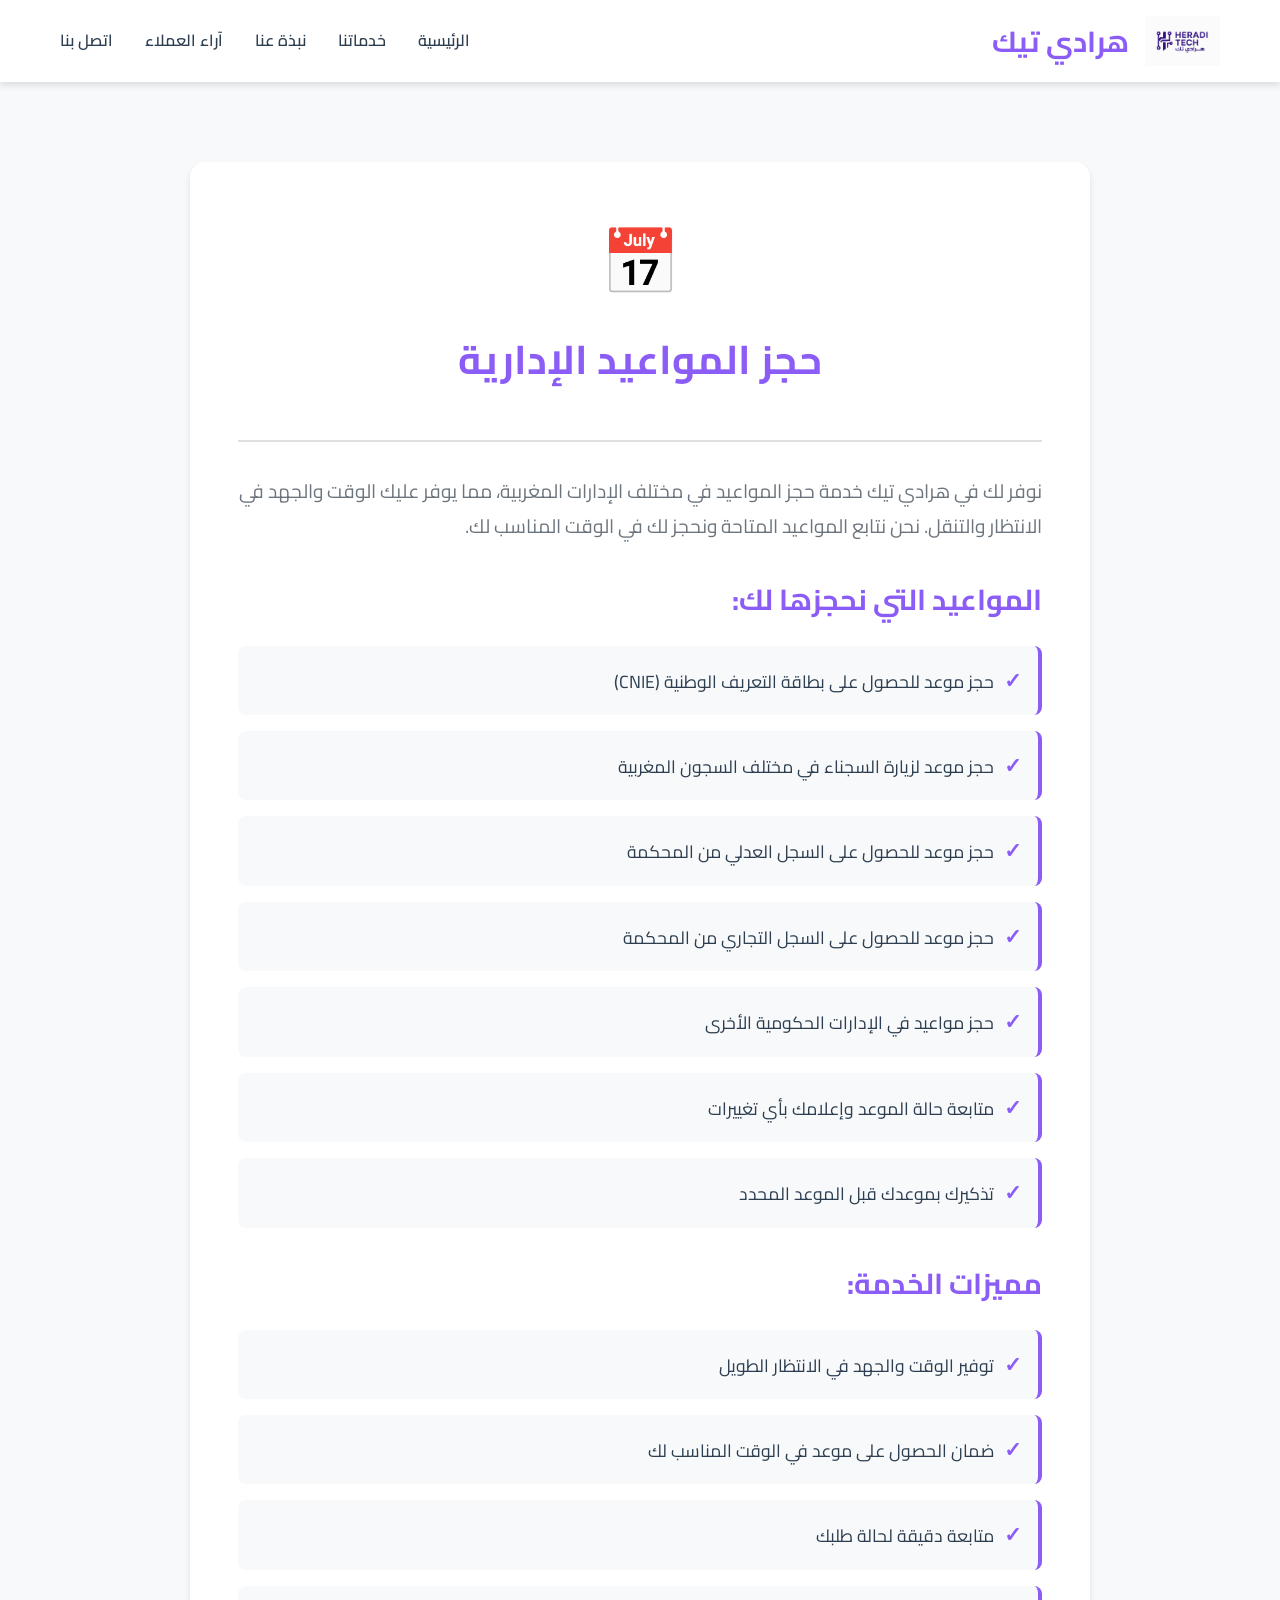
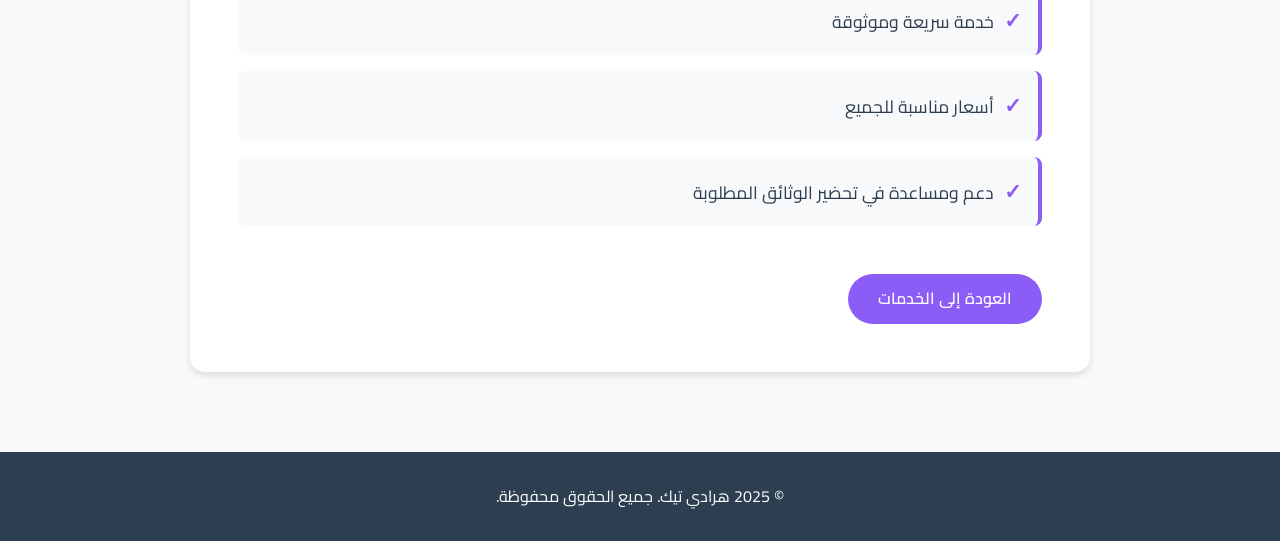
==== service-appointments.html @ 8c6734be "Version 2: Save current changes" ====
<!DOCTYPE html>
<html lang="ar" dir="rtl">
<head>
    <meta charset="UTF-8">
    <meta name="viewport" content="width=device-width, initial-scale=1.0">
    <title>حجز المواعيد الإدارية - هرادي تيك</title>
    <link rel="stylesheet" href="styles.css">
    <link href="https://fonts.googleapis.com/css2?family=Cairo:wght@300;400;600;700&display=swap" rel="stylesheet">
</head>
<body>
    <!-- Navigation Bar -->
    <nav class="navbar">
        <div class="container">
            <div class="nav-brand">
                <img src="logo.png" alt="هرادي تيك">
                <h1>هرادي تيك</h1>
            </div>
            <ul class="nav-menu">
                <li><a href="index.html#home" class="nav-link">الرئيسية</a></li>
                <li><a href="index.html#services" class="nav-link active">خدماتنا</a></li>
                <li><a href="index.html#about" class="nav-link">نبذة عنا</a></li>
                <li><a href="index.html#testimonials" class="nav-link">آراء العملاء</a></li>
                <li><a href="index.html#contact" class="nav-link">اتصل بنا</a></li>
            </ul>
            <div class="hamburger">
                <span></span>
                <span></span>
                <span></span>
            </div>
        </div>
    </nav>

    <!-- Service Detail Section -->
    <section class="service-detail">
        <div class="container">
            <div class="service-detail-content">
                <div class="service-detail-header">
                    <div class="service-detail-icon">📅</div>
                    <h1 class="service-detail-title">حجز المواعيد الإدارية</h1>
                </div>

                <p class="service-detail-description">
                    نوفر لك في هرادي تيك خدمة حجز المواعيد في مختلف الإدارات المغربية، مما يوفر عليك الوقت والجهد في الانتظار والتنقل. نحن نتابع المواعيد المتاحة ونحجز لك في الوقت المناسب لك.
                </p>

                <div class="service-detail-features">
                    <h3>المواعيد التي نحجزها لك:</h3>
                    <ul>
                        <li>حجز موعد للحصول على بطاقة التعريف الوطنية (CNIE)</li>
                        <li>حجز موعد لزيارة السجناء في مختلف السجون المغربية</li>
                        <li>حجز موعد للحصول على السجل العدلي من المحكمة</li>
                        <li>حجز موعد للحصول على السجل التجاري من المحكمة</li>
                        <li>حجز مواعيد في الإدارات الحكومية الأخرى</li>
                        <li>متابعة حالة الموعد وإعلامك بأي تغييرات</li>
                        <li>تذكيرك بموعدك قبل الموعد المحدد</li>
                    </ul>
                </div>

                <div class="service-detail-features">
                    <h3>مميزات الخدمة:</h3>
                    <ul>
                        <li>توفير الوقت والجهد في الانتظار الطويل</li>
                        <li>ضمان الحصول على موعد في الوقت المناسب لك</li>
                        <li>متابعة دقيقة لحالة طلبك</li>
                        <li>خدمة سريعة وموثوقة</li>
                        <li>أسعار مناسبة للجميع</li>
                        <li>دعم ومساعدة في تحضير الوثائق المطلوبة</li>
                    </ul>
                </div>

                <a href="index.html#services" class="back-button">العودة إلى الخدمات</a>
            </div>
        </div>
    </section>

    <!-- Footer -->
    <footer class="footer">
        <div class="container">
            <p>&copy; 2025 هرادي تيك. جميع الحقوق محفوظة.</p>
        </div>
    </footer>

    <script src="script.js"></script>
</body>
</html>
---- styles.css ----
/* Global Styles */
* {
    margin: 0;
    padding: 0;
    box-sizing: border-box;
}

:root {
    --primary-color: #8b5cf6;
    --primary-dark: #7c3aed;
    --primary-light: #a78bfa;
    --secondary-color: #ffffff;
    --text-dark: #2c3e50;
    --text-light: #6c757d;
    --background-light: #f8f9fa;
    --border-color: #e0e0e0;
    --shadow: 0 4px 6px rgba(0, 0, 0, 0.1);
    --shadow-hover: 0 8px 12px rgba(0, 0, 0, 0.15);
}

body {
    font-family: 'Cairo', sans-serif;
    line-height: 1.6;
    color: var(--text-dark);
    background-color: var(--secondary-color);
}

.container {
    max-width: 1200px;
    margin: 0 auto;
    padding: 0 20px;
}

/* Navigation Bar */
.navbar {
    background-color: var(--secondary-color);
    box-shadow: var(--shadow);
    position: sticky;
    top: 0;
    z-index: 1000;
    padding: 1rem 0;
}

.navbar .container {
    display: flex;
    justify-content: space-between;
    align-items: center;
}

.nav-brand {
    display: flex;
    align-items: center;
    gap: 1rem;
}

.nav-brand img {
    height: 50px;
    width: auto;
}

.nav-brand h1 {
    color: var(--primary-color);
    font-size: 1.8rem;
    font-weight: 700;
}

.nav-menu {
    display: flex;
    list-style: none;
    gap: 2rem;
}

.nav-link {
    text-decoration: none;
    color: var(--text-dark);
    font-weight: 600;
    transition: color 0.3s ease;
    position: relative;
}

.nav-link:hover,
.nav-link.active {
    color: var(--primary-color);
}

.nav-link::after {
    content: '';
    position: absolute;
    bottom: -5px;
    left: 0;
    width: 0;
    height: 2px;
    background-color: var(--primary-color);
    transition: width 0.3s ease;
}

.nav-link:hover::after,
.nav-link.active::after {
    width: 100%;
}

.hamburger {
    display: none;
    flex-direction: column;
    cursor: pointer;
    gap: 4px;
}

.hamburger span {
    width: 25px;
    height: 3px;
    background-color: var(--text-dark);
    transition: all 0.3s ease;
}

/* Hero Section */
.hero {
    background: linear-gradient(135deg, var(--primary-color) 0%, var(--primary-dark) 100%);
    color: var(--secondary-color);
    padding: 100px 0;
    text-align: center;
}

.hero-content {
    max-width: 800px;
    margin: 0 auto;
}

.hero-title {
    font-size: 2.5rem;
    font-weight: 700;
    margin-bottom: 1.5rem;
    line-height: 1.3;
}

.hero-description {
    font-size: 1.2rem;
    margin-bottom: 2rem;
    line-height: 1.8;
}

.btn {
    display: inline-block;
    padding: 12px 30px;
    text-decoration: none;
    border-radius: 30px;
    font-weight: 600;
    transition: all 0.3s ease;
    border: none;
    cursor: pointer;
    font-size: 1rem;
}

.btn-primary {
    background-color: var(--secondary-color);
    color: var(--primary-color);
}

.btn-primary:hover {
    background-color: var(--primary-dark);
    color: var(--secondary-color);
    transform: translateY(-2px);
    box-shadow: var(--shadow-hover);
}

/* Services Section */
.services {
    padding: 80px 0;
    background-color: var(--background-light);
}

.section-title {
    text-align: center;
    font-size: 2.5rem;
    color: var(--text-dark);
    margin-bottom: 1rem;
    font-weight: 700;
}

.section-description {
    text-align: center;
    font-size: 1.1rem;
    color: var(--text-light);
    max-width: 700px;
    margin: 0 auto 3rem;
    line-height: 1.8;
}

.services-grid {
    display: grid;
    grid-template-columns: repeat(auto-fit, minmax(280px, 1fr));
    gap: 2rem;
}

.service-card {
    background-color: var(--secondary-color);
    padding: 2rem;
    border-radius: 15px;
    box-shadow: var(--shadow);
    transition: all 0.3s ease;
    text-align: center;
    cursor: pointer;
}

.service-card:hover {
    transform: translateY(-10px);
    box-shadow: var(--shadow-hover);
    border: 2px solid var(--primary-light);
}

.service-icon {
    font-size: 3rem;
    margin-bottom: 1rem;
}

.service-card h3 {
    color: var(--primary-color);
    font-size: 1.3rem;
    margin-bottom: 1rem;
    font-weight: 700;
}

.service-card p {
    color: var(--text-light);
    line-height: 1.8;
    font-size: 0.95rem;
}

.service-card a {
    text-decoration: none;
    color: inherit;
    display: block;
}

/* About Section */
.about {
    padding: 80px 0;
    background-color: var(--secondary-color);
}

.about-content {
    max-width: 900px;
    margin: 0 auto;
    text-align: center;
}

.about-content p {
    font-size: 1.1rem;
    color: var(--text-light);
    margin-bottom: 1.5rem;
    line-height: 1.9;
}

/* Testimonials Section */
.testimonials {
    padding: 80px 0;
    background-color: var(--background-light);
}

.testimonials-grid {
    display: grid;
    grid-template-columns: repeat(auto-fit, minmax(300px, 1fr));
    gap: 2rem;
    margin-bottom: 4rem;
}

.testimonial-card {
    background-color: var(--secondary-color);
    padding: 2rem;
    border-radius: 15px;
    box-shadow: var(--shadow);
    text-align: center;
}

.testimonial-icon {
    font-size: 1.5rem;
    margin-bottom: 1rem;
    color: #ffc107;
}

.testimonial-text {
    font-size: 1.1rem;
    color: var(--text-light);
    margin-bottom: 1rem;
    line-height: 1.8;
    font-style: italic;
}

.testimonial-author {
    color: var(--primary-color);
    font-weight: 600;
}

.suggestions-form {
    background-color: var(--secondary-color);
    padding: 3rem;
    border-radius: 15px;
    box-shadow: var(--shadow);
    max-width: 700px;
    margin: 0 auto;
}

.suggestions-form h3 {
    text-align: center;
    color: var(--primary-color);
    font-size: 1.8rem;
    margin-bottom: 2rem;
    font-weight: 700;
}

/* Contact Section */
.contact {
    padding: 80px 0;
    background-color: var(--secondary-color);
}

.contact-content {
    display: grid;
    grid-template-columns: 1fr 2fr;
    gap: 3rem;
    margin-top: 3rem;
}

.contact-info {
    display: flex;
    flex-direction: column;
    gap: 2rem;
}

.contact-item {
    display: flex;
    align-items: center;
    gap: 1.5rem;
    padding: 1.5rem;
    background-color: var(--background-light);
    border-radius: 10px;
}

.contact-icon {
    font-size: 2.5rem;
}

.contact-item h3 {
    color: var(--primary-color);
    margin-bottom: 0.5rem;
    font-weight: 700;
}

.contact-item a {
    color: var(--text-light);
    text-decoration: none;
    transition: color 0.3s ease;
}

.contact-item a:hover {
    color: var(--primary-color);
}

/* Forms */
.form-group {
    margin-bottom: 1.5rem;
}

.form-group input,
.form-group textarea {
    width: 100%;
    padding: 12px 15px;
    border: 2px solid var(--border-color);
    border-radius: 8px;
    font-family: 'Cairo', sans-serif;
    font-size: 1rem;
    transition: border-color 0.3s ease;
}

.form-group input:focus,
.form-group textarea:focus {
    outline: none;
    border-color: var(--primary-color);
}

.form-group textarea {
    resize: vertical;
}

/* Service Detail Page */
.service-detail {
    padding: 80px 0;
    background-color: var(--background-light);
    min-height: 70vh;
}

.service-detail-content {
    max-width: 900px;
    margin: 0 auto;
    background-color: var(--secondary-color);
    padding: 3rem;
    border-radius: 15px;
    box-shadow: var(--shadow);
}

.service-detail-header {
    text-align: center;
    margin-bottom: 2rem;
    padding-bottom: 2rem;
    border-bottom: 2px solid var(--border-color);
}

.service-detail-icon {
    font-size: 4rem;
    margin-bottom: 1rem;
}

.service-detail-title {
    color: var(--primary-color);
    font-size: 2.5rem;
    font-weight: 700;
    margin-bottom: 1rem;
}

.service-detail-description {
    font-size: 1.2rem;
    color: var(--text-light);
    line-height: 1.8;
    margin-bottom: 2rem;
}

.service-detail-features {
    margin-top: 2rem;
}

.service-detail-features h3 {
    color: var(--primary-color);
    font-size: 1.8rem;
    margin-bottom: 1.5rem;
    font-weight: 700;
}

.service-detail-features ul {
    list-style: none;
    padding: 0;
}

.service-detail-features li {
    padding: 1rem;
    margin-bottom: 1rem;
    background-color: var(--background-light);
    border-radius: 8px;
    border-right: 4px solid var(--primary-color);
    font-size: 1.1rem;
    color: var(--text-dark);
    line-height: 1.8;
}

.service-detail-features li::before {
    content: '✓';
    color: var(--primary-color);
    font-weight: bold;
    margin-left: 10px;
    font-size: 1.3rem;
}

.back-button {
    display: inline-block;
    margin-top: 2rem;
    padding: 12px 30px;
    background-color: var(--primary-color);
    color: var(--secondary-color);
    text-decoration: none;
    border-radius: 30px;
    font-weight: 600;
    transition: all 0.3s ease;
}

.back-button:hover {
    background-color: var(--primary-dark);
    transform: translateY(-2px);
    box-shadow: var(--shadow-hover);
}

/* Footer */
.footer {
    background-color: var(--text-dark);
    color: var(--secondary-color);
    padding: 2rem 0;
    text-align: center;
}

.footer p {
    font-size: 1rem;
}

/* Responsive Design */
@media (max-width: 768px) {
    .nav-menu {
        position: fixed;
        right: -100%;
        top: 70px;
        flex-direction: column;
        background-color: var(--secondary-color);
        width: 100%;
        text-align: center;
        transition: 0.3s;
        box-shadow: var(--shadow);
        padding: 2rem 0;
    }

    .nav-menu.active {
        right: 0;
    }

    .hamburger {
        display: flex;
    }

    .hero-title {
        font-size: 2rem;
    }

    .hero-description {
        font-size: 1rem;
    }

    .section-title {
        font-size: 2rem;
    }

    .services-grid {
        grid-template-columns: 1fr;
    }

    .testimonials-grid {
        grid-template-columns: 1fr;
    }

    .contact-content {
        grid-template-columns: 1fr;
    }

    .suggestions-form {
        padding: 2rem 1.5rem;
    }

    .service-detail-content {
        padding: 2rem 1.5rem;
    }

    .service-detail-title {
        font-size: 2rem;
    }
}

@media (max-width: 480px) {
    .hero-title {
        font-size: 1.5rem;
    }

    .section-title {
        font-size: 1.8rem;
    }

    .nav-brand h1 {
        font-size: 1.5rem;
    }

    .nav-brand img {
        height: 40px;
    }

    .service-detail-title {
        font-size: 1.8rem;
    }
}
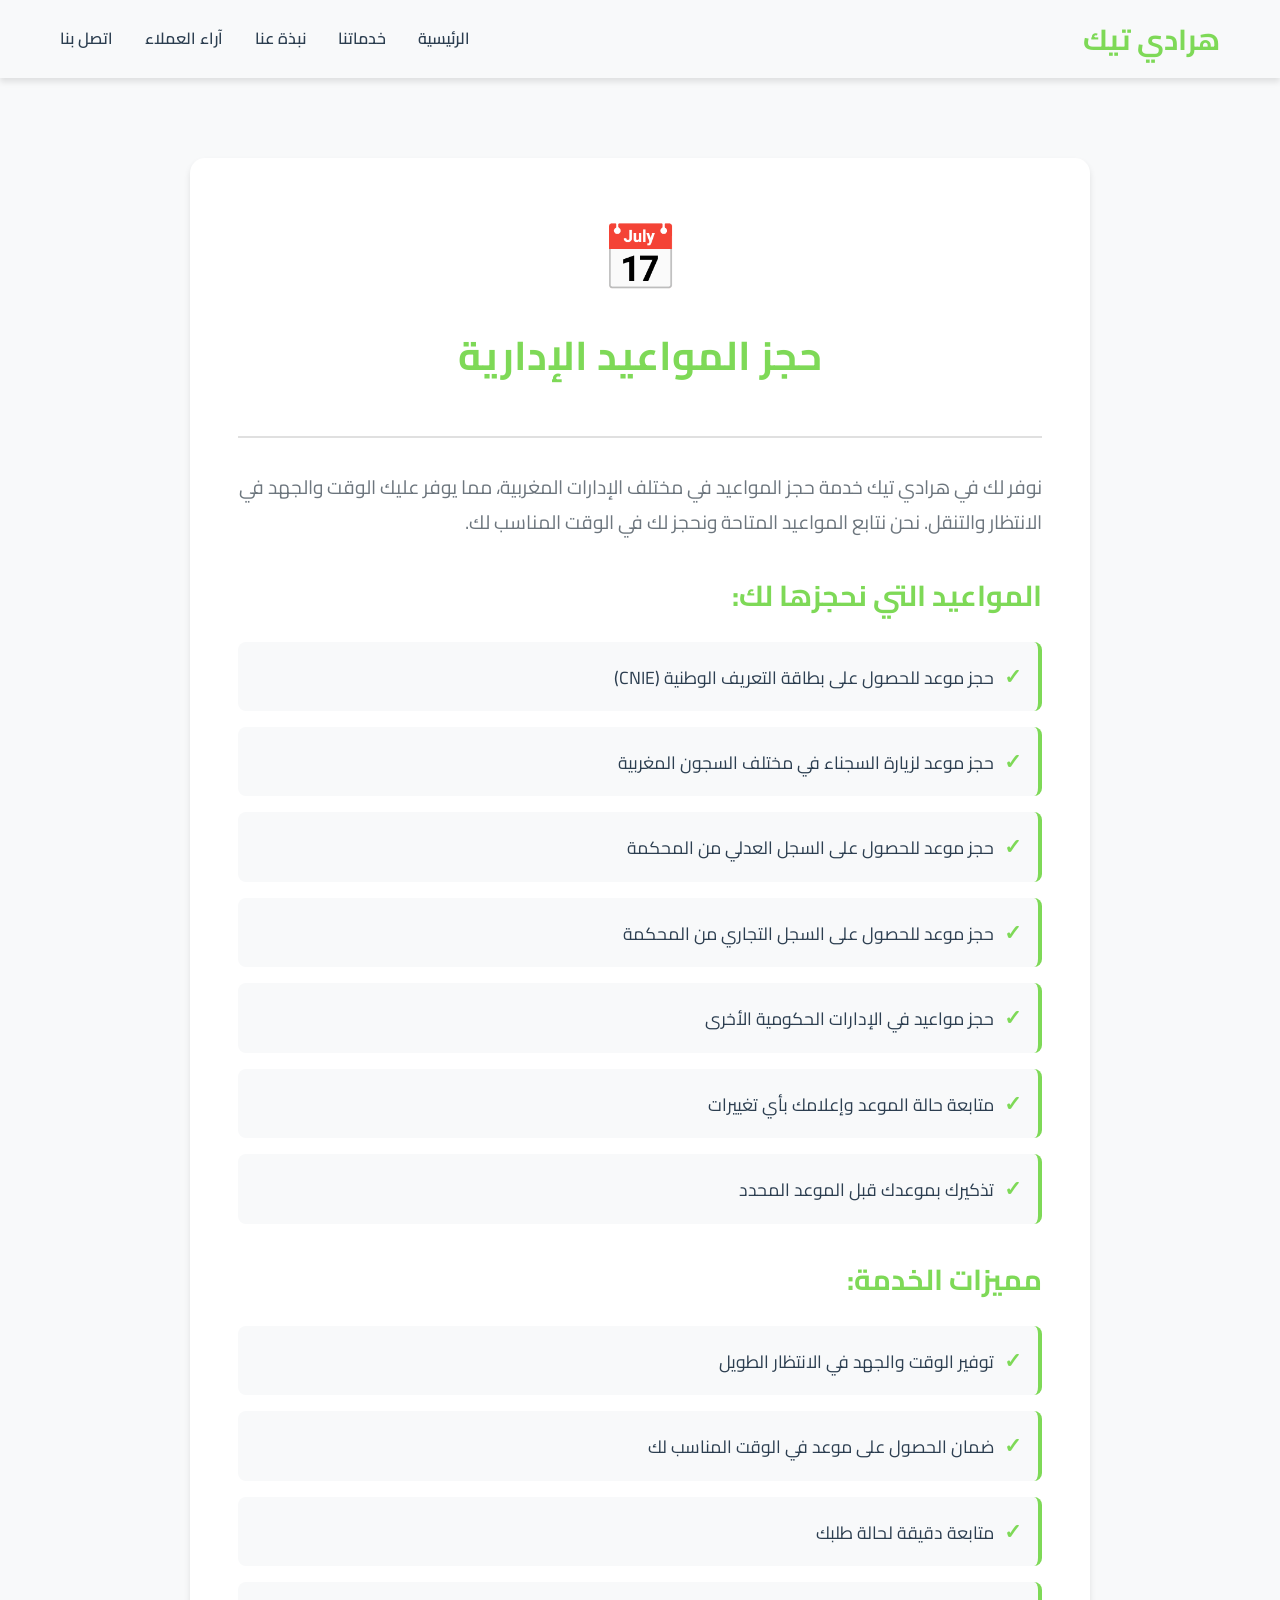
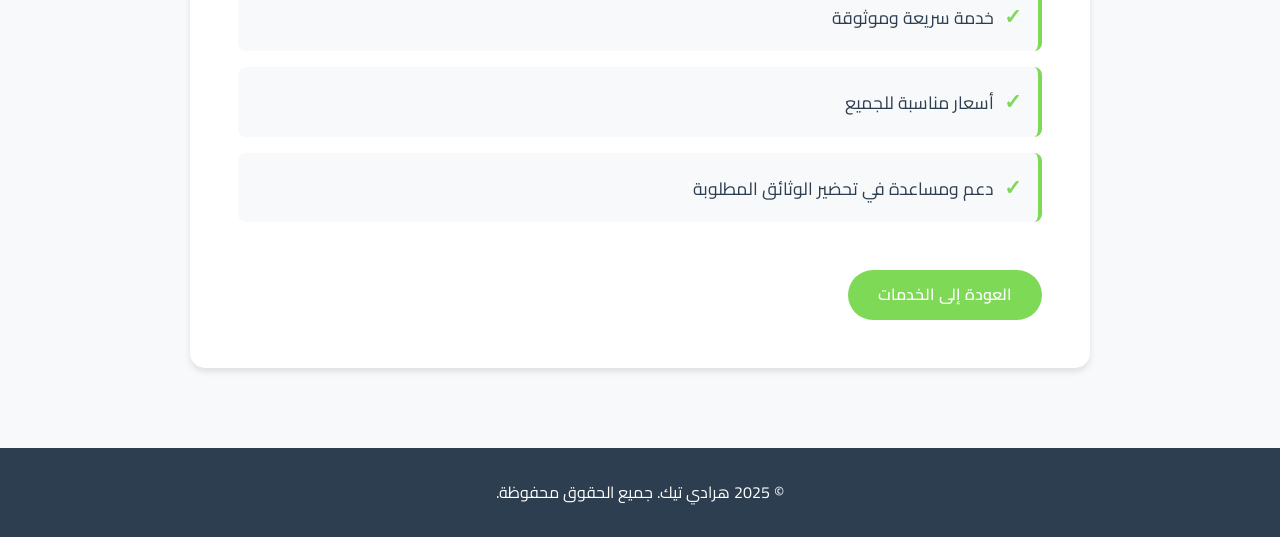
==== commit 969e18e5: "Update service-appointments.html" ====
--- a/service-appointments.html
+++ b/service-appointments.html
@@ -12,7 +12,7 @@
     <nav class="navbar">
         <div class="container">
             <div class="nav-brand">
-                <img src="logo.png" alt="هرادي تيك">
+                
                 <h1>هرادي تيك</h1>
             </div>
             <ul class="nav-menu">
--- a/styles.css
+++ b/styles.css
@@ -6,10 +6,10 @@
 }
 
 :root {
-    --primary-color: #8b5cf6;
-    --primary-dark: #7c3aed;
-    --primary-light: #a78bfa;
-    --secondary-color: #ffffff;
+    --primary-color: #7ed957; /* Custom green */
+    --primary-dark: #6bbd4a;
+    --primary-light: #93e66e;
+    --primary-lighter: #e0f5d8;
     --text-dark: #2c3e50;
     --text-light: #6c757d;
     --background-light: #f8f9fa;
@@ -22,7 +22,7 @@
     font-family: 'Cairo', sans-serif;
     line-height: 1.6;
     color: var(--text-dark);
-    background-color: var(--secondary-color);
+    background-color: var(--background-light);
 }
 
 .container {
@@ -33,7 +33,7 @@
 
 /* Navigation Bar */
 .navbar {
-    background-color: var(--secondary-color);
+    background-color: var(--background-light);
     box-shadow: var(--shadow);
     position: sticky;
     top: 0;
@@ -50,12 +50,7 @@
 .nav-brand {
     display: flex;
     align-items: center;
-    gap: 1rem;
-}
-
-.nav-brand img {
-    height: 50px;
-    width: auto;
+    gap: 0.5rem;
 }
 
 .nav-brand h1 {
@@ -116,7 +111,7 @@
 /* Hero Section */
 .hero {
     background: linear-gradient(135deg, var(--primary-color) 0%, var(--primary-dark) 100%);
-    color: var(--secondary-color);
+    color: #ffffff; /* White text for hero section */
     padding: 100px 0;
     text-align: center;
 }
@@ -152,13 +147,13 @@
 }
 
 .btn-primary {
-    background-color: var(--secondary-color);
+    background-color: var(--background-light);
     color: var(--primary-color);
 }
 
 .btn-primary:hover {
     background-color: var(--primary-dark);
-    color: var(--secondary-color);
+    color: #ffffff; /* White text for hero section */
     transform: translateY(-2px);
     box-shadow: var(--shadow-hover);
 }
@@ -193,49 +188,65 @@
 }
 
 .service-card {
-    background-color: var(--secondary-color);
+    background-color: var(--primary-color); /* Green background for service cards */
     padding: 2rem;
     border-radius: 15px;
     box-shadow: var(--shadow);
     transition: all 0.3s ease;
     text-align: center;
     cursor: pointer;
+    display: flex;
+    flex-direction: column;
+    justify-content: center;
+    align-items: center;
+    min-height: 200px; /* Ensure consistent height */
 }
 
 .service-card:hover {
+    background-color: #ffffff; /* White background on hover */
     transform: translateY(-10px);
     box-shadow: var(--shadow-hover);
     border: 2px solid var(--primary-light);
 }
 
+.service-card h3 {
+    color: #ffffff; /* White text for service card titles */
+    font-size: 1.3rem;
+    margin-top: 1rem;
+    font-weight: 700;
+}
+
+.service-card:hover h3 {
+    color: var(--primary-color); /* Green text on hover */
+}
+
 .service-icon {
     font-size: 3rem;
-    margin-bottom: 1rem;
-}
-
-.service-card h3 {
-    color: var(--primary-color);
-    font-size: 1.3rem;
-    margin-bottom: 1rem;
-    font-weight: 700;
-}
-
-.service-card p {
-    color: var(--text-light);
-    line-height: 1.8;
-    font-size: 0.95rem;
-}
-
-.service-card a {
-    text-decoration: none;
-    color: inherit;
-    display: block;
+    margin-bottom: 0.5rem;
+    color: #ffffff; /* White icon color */
+}
+
+.service-card:hover .service-icon {
+    color: var(--primary-color); /* Green icon on hover */
+}
+
+.service-logo {
+    max-width: 100px; /* Adjust logo size */
+    height: auto;
+    margin-bottom: 0.5rem;
+    background-color: #ffffff; /* White background for logos */
+    padding: 10px;
+    border-radius: 10px;
+}
+
+.service-card:hover .service-logo {
+    background-color: var(--primary-lighter); /* Lighter green background on hover */
 }
 
 /* About Section */
 .about {
     padding: 80px 0;
-    background-color: var(--secondary-color);
+    background-color: var(--background-light);
 }
 
 .about-content {
@@ -265,7 +276,7 @@
 }
 
 .testimonial-card {
-    background-color: var(--secondary-color);
+    background-color: #ffffff;
     padding: 2rem;
     border-radius: 15px;
     box-shadow: var(--shadow);
@@ -292,7 +303,7 @@
 }
 
 .suggestions-form {
-    background-color: var(--secondary-color);
+    background-color: #ffffff;
     padding: 3rem;
     border-radius: 15px;
     box-shadow: var(--shadow);
@@ -308,10 +319,27 @@
     font-weight: 700;
 }
 
+/* Location Map Section */
+.location {
+    padding: 80px 0;
+    background-color: var(--background-light);
+}
+
+.map-container {
+    margin-top: 2rem;
+    border-radius: 15px;
+    overflow: hidden;
+    box-shadow: var(--shadow);
+}
+
+.map-container iframe {
+    border: 0;
+}
+
 /* Contact Section */
 .contact {
     padding: 80px 0;
-    background-color: var(--secondary-color);
+    background-color: var(--background-light);
 }
 
 .contact-content {
@@ -332,12 +360,13 @@
     align-items: center;
     gap: 1.5rem;
     padding: 1.5rem;
-    background-color: var(--background-light);
+    background-color: #ffffff;
     border-radius: 10px;
 }
 
 .contact-icon {
     font-size: 2.5rem;
+    color: var(--primary-color);
 }
 
 .contact-item h3 {
@@ -392,7 +421,7 @@
 .service-detail-content {
     max-width: 900px;
     margin: 0 auto;
-    background-color: var(--secondary-color);
+    background-color: #ffffff;
     padding: 3rem;
     border-radius: 15px;
     box-shadow: var(--shadow);
@@ -408,6 +437,7 @@
 .service-detail-icon {
     font-size: 4rem;
     margin-bottom: 1rem;
+    color: var(--primary-color);
 }
 
 .service-detail-title {
@@ -464,7 +494,7 @@
     margin-top: 2rem;
     padding: 12px 30px;
     background-color: var(--primary-color);
-    color: var(--secondary-color);
+    color: #ffffff; /* White text for hero section */
     text-decoration: none;
     border-radius: 30px;
     font-weight: 600;
@@ -480,7 +510,7 @@
 /* Footer */
 .footer {
     background-color: var(--text-dark);
-    color: var(--secondary-color);
+    color: #ffffff; /* White text for hero section */
     padding: 2rem 0;
     text-align: center;
 }
@@ -496,22 +526,43 @@
         right: -100%;
         top: 70px;
         flex-direction: column;
-        background-color: var(--secondary-color);
+        background-color: var(--background-light);
         width: 100%;
-        text-align: center;
-        transition: 0.3s;
-        box-shadow: var(--shadow);
-        padding: 2rem 0;
+        height: calc(100% - 70px);
+        justify-content: flex-start;
+        align-items: center;
+        padding-top: 20px;
+        transition: right 0.3s ease-in-out;
+        box-shadow: -2px 0 5px rgba(0,0,0,0.1);
     }
 
     .nav-menu.active {
         right: 0;
     }
 
+    .nav-link {
+        padding: 15px 0;
+        width: 80%;
+        text-align: center;
+        border-bottom: 1px solid var(--border-color);
+    }
+
+    .nav-link:last-child {
+        border-bottom: none;
+    }
+
     .hamburger {
         display: flex;
     }
 
+    .navbar .container {
+        flex-wrap: wrap;
+    }
+
+    .hero {
+        padding: 80px 20px;
+    }
+
     .hero-title {
         font-size: 2rem;
     }
@@ -520,54 +571,40 @@
         font-size: 1rem;
     }
 
-    .section-title {
-        font-size: 2rem;
-    }
-
     .services-grid {
         grid-template-columns: 1fr;
     }
 
-    .testimonials-grid {
-        grid-template-columns: 1fr;
-    }
-
     .contact-content {
         grid-template-columns: 1fr;
     }
 
+    .contact-item {
+        flex-direction: column;
+        text-align: center;
+    }
+
+    .contact-item h3 {
+        margin-top: 10px;
+    }
+
     .suggestions-form {
-        padding: 2rem 1.5rem;
+        padding: 2rem;
     }
 
     .service-detail-content {
-        padding: 2rem 1.5rem;
+        padding: 2rem;
     }
 
     .service-detail-title {
         font-size: 2rem;
     }
-}
-
-@media (max-width: 480px) {
-    .hero-title {
-        font-size: 1.5rem;
-    }
-
-    .section-title {
-        font-size: 1.8rem;
-    }
-
-    .nav-brand h1 {
-        font-size: 1.5rem;
-    }
-
-    .nav-brand img {
-        height: 40px;
-    }
-
-    .service-detail-title {
-        font-size: 1.8rem;
-    }
-}
-
+
+    .service-detail-description {
+        font-size: 1rem;
+    }
+
+    .service-detail-features li {
+        font-size: 1rem;
+    }
+}
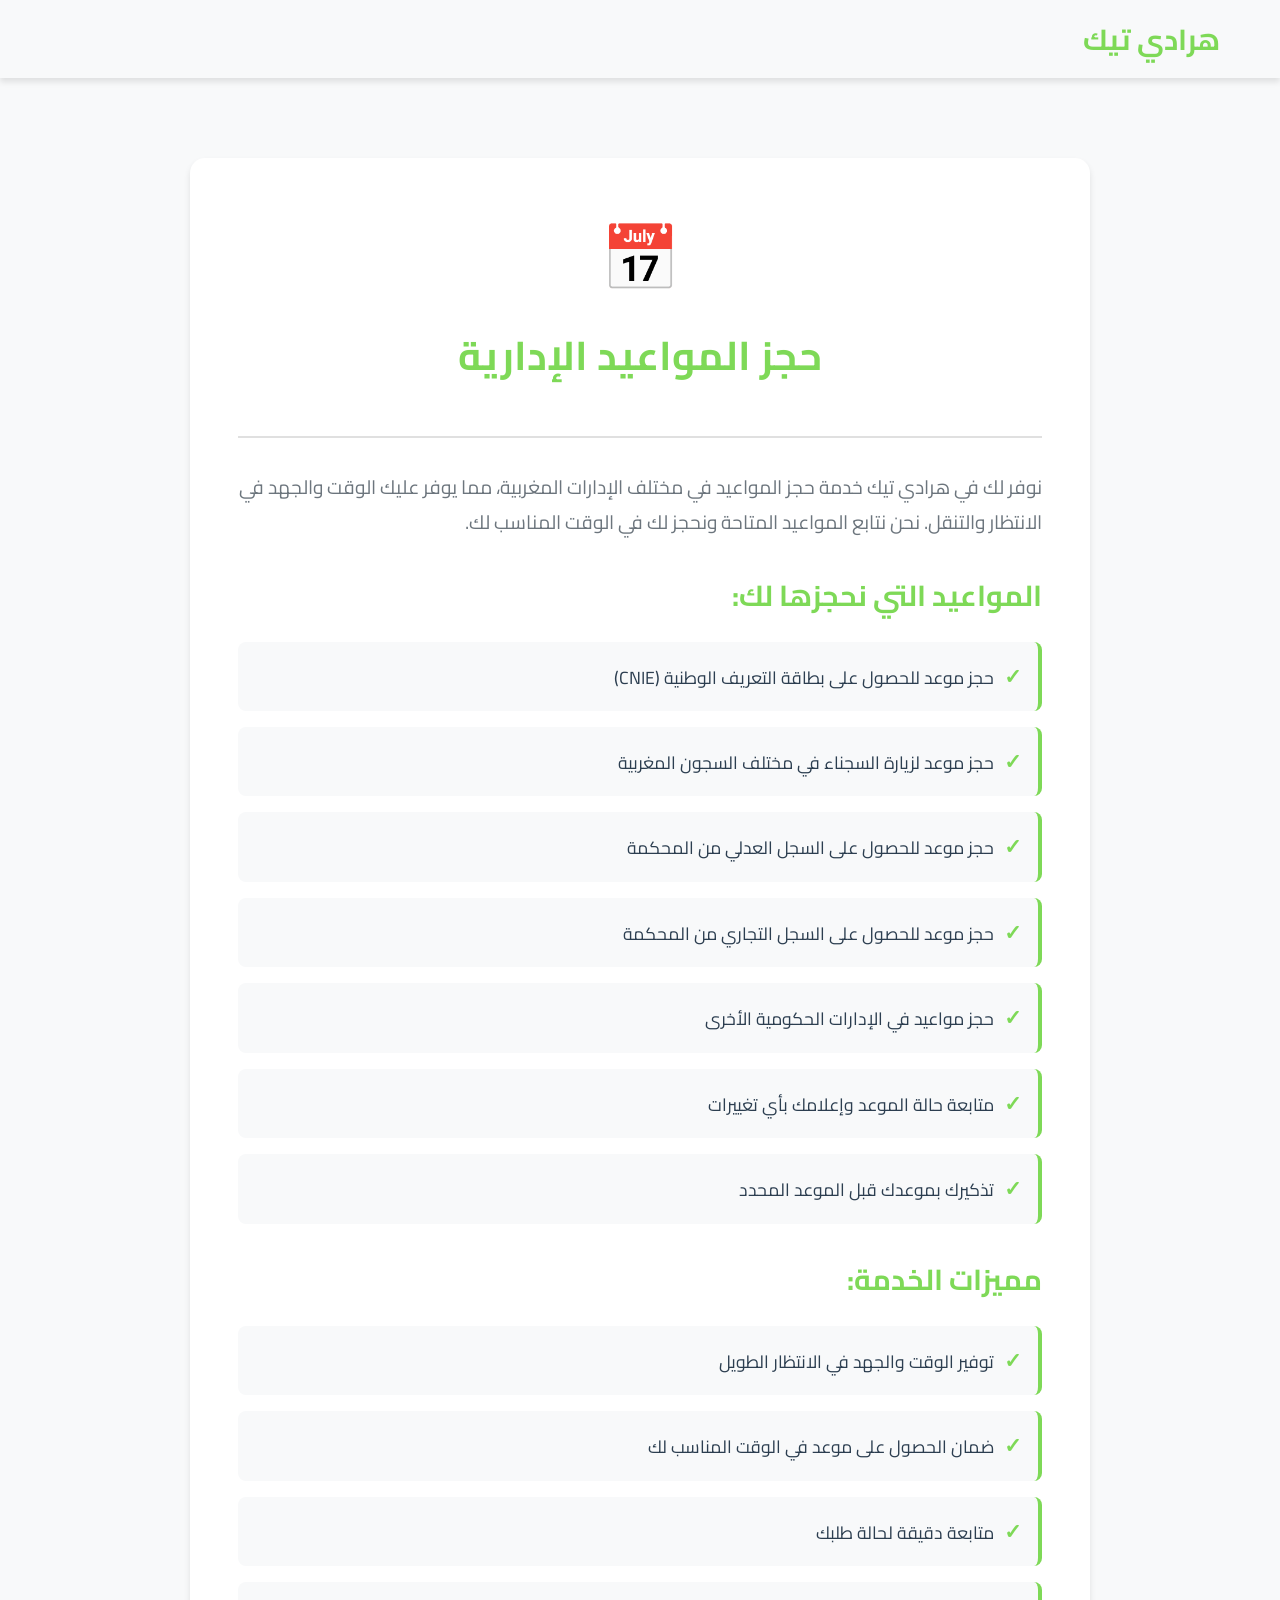
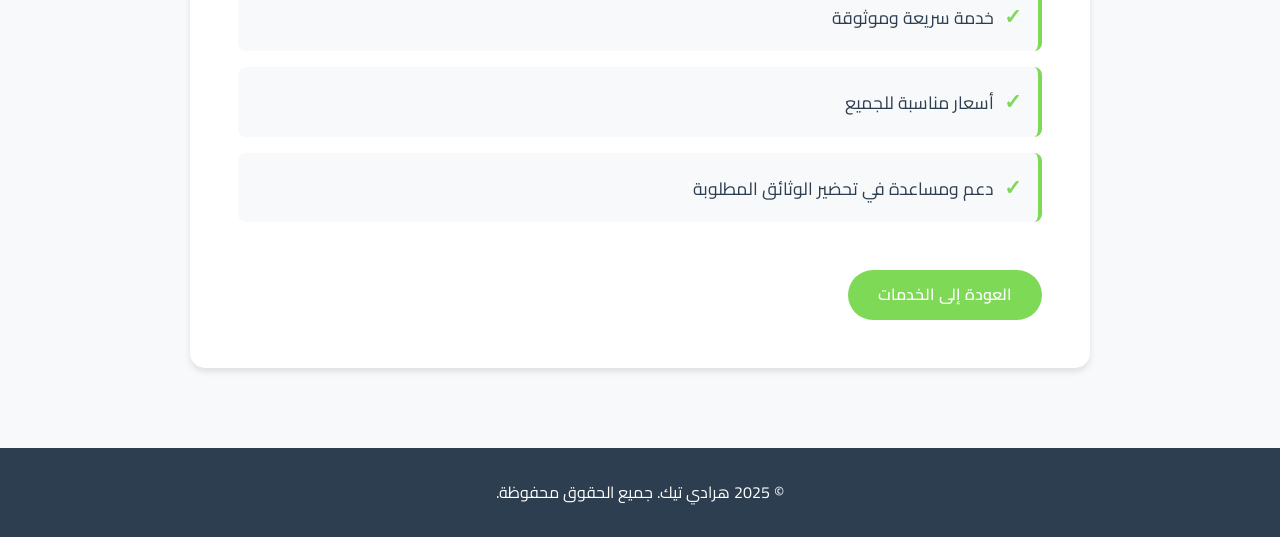
==== commit ff6f97ea: "modifie" ====
--- a/service-appointments.html
+++ b/service-appointments.html
@@ -15,13 +15,7 @@
                 
                 <h1>هرادي تيك</h1>
             </div>
-            <ul class="nav-menu">
-                <li><a href="index.html#home" class="nav-link">الرئيسية</a></li>
-                <li><a href="index.html#services" class="nav-link active">خدماتنا</a></li>
-                <li><a href="index.html#about" class="nav-link">نبذة عنا</a></li>
-                <li><a href="index.html#testimonials" class="nav-link">آراء العملاء</a></li>
-                <li><a href="index.html#contact" class="nav-link">اتصل بنا</a></li>
-            </ul>
+          
             <div class="hamburger">
                 <span></span>
                 <span></span>
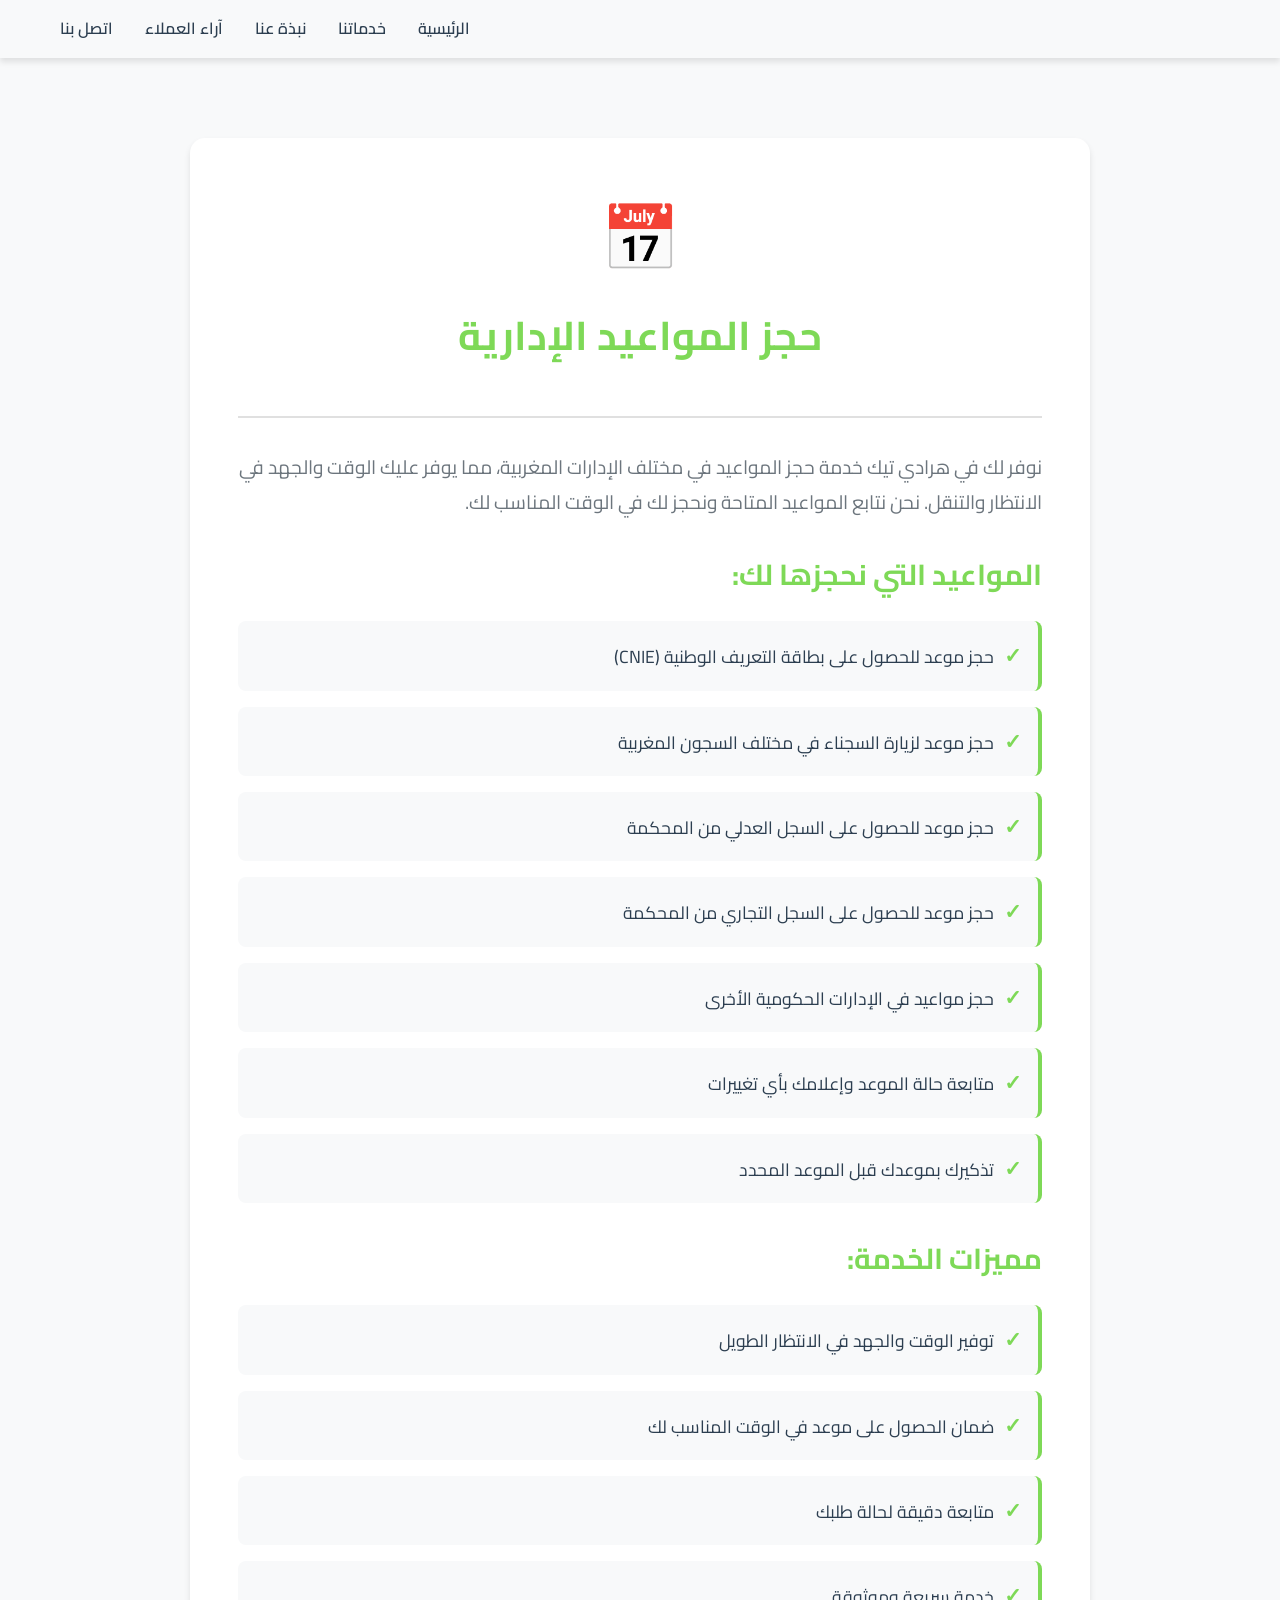
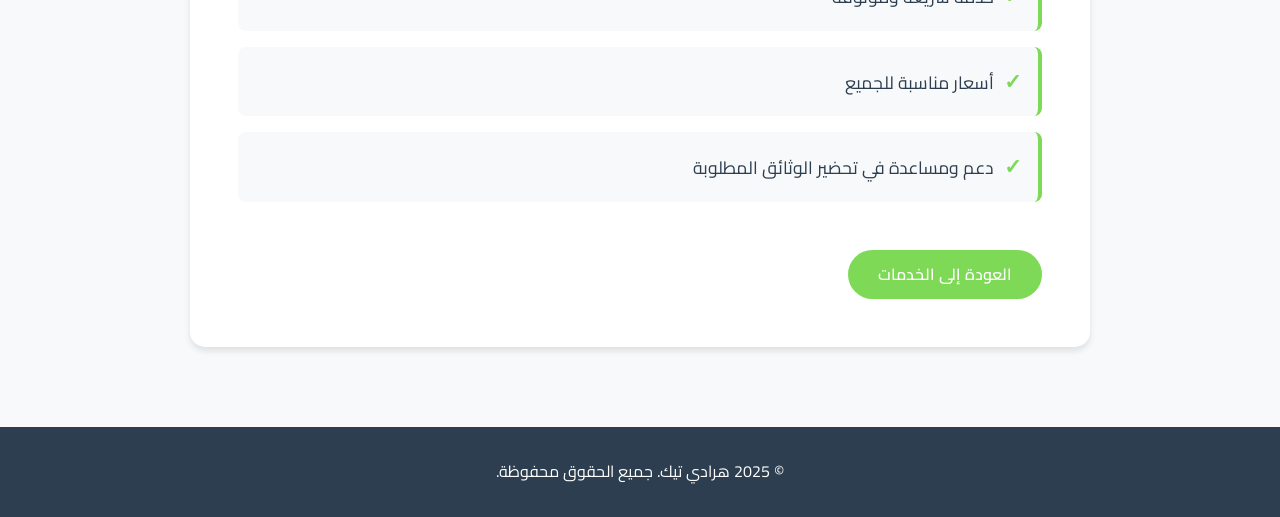
==== commit af76cb00: "prining" ====
--- a/service-appointments.html
+++ b/service-appointments.html
@@ -12,9 +12,14 @@
     <nav class="navbar">
         <div class="container">
             <div class="nav-brand">
-                
-                <h1>هرادي تيك</h1>
             </div>
+            <ul class="nav-menu">
+                <li><a href="index.html#home" class="nav-link">الرئيسية</a></li>
+                <li><a href="index.html#services" class="nav-link active">خدماتنا</a></li>
+                <li><a href="index.html#about" class="nav-link">نبذة عنا</a></li>
+                <li><a href="index.html#testimonials" class="nav-link">آراء العملاء</a></li>
+                <li><a href="index.html#contact" class="nav-link">اتصل بنا</a></li>
+            </ul>
           
             <div class="hamburger">
                 <span></span>
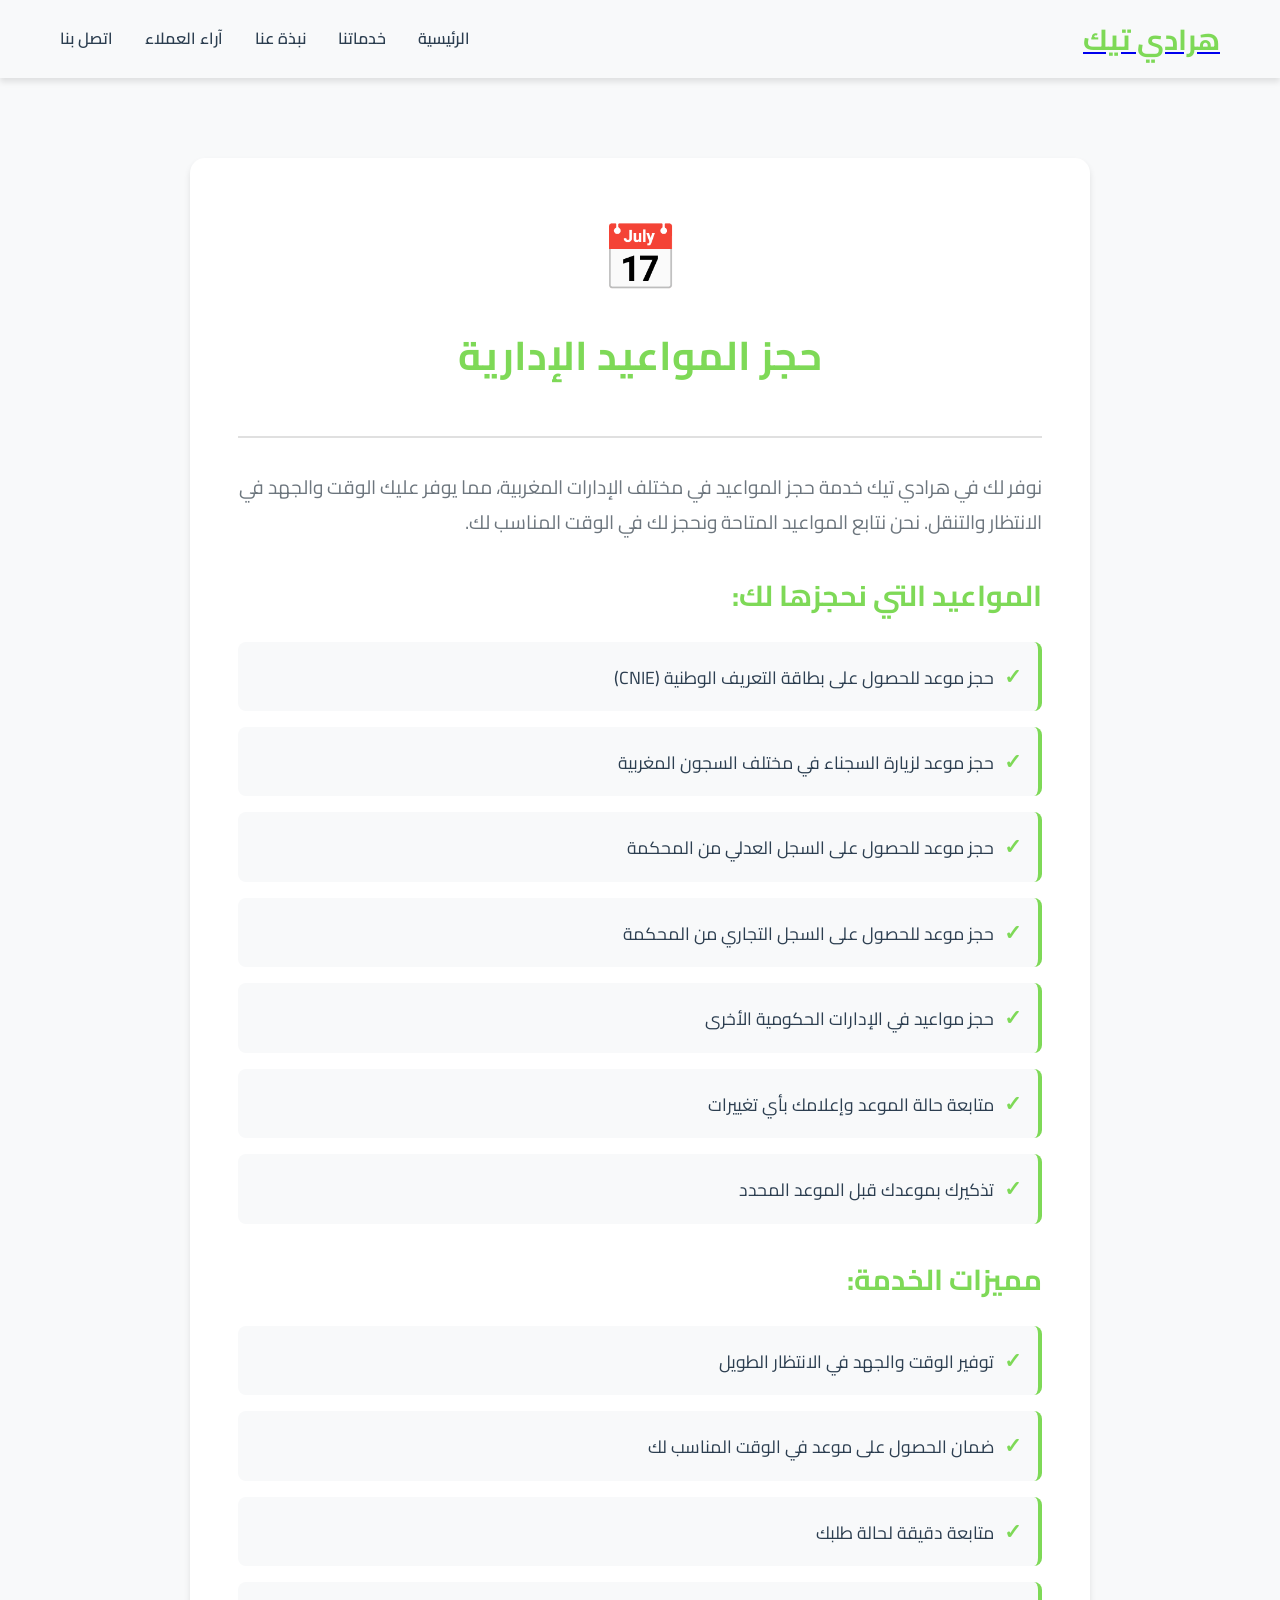
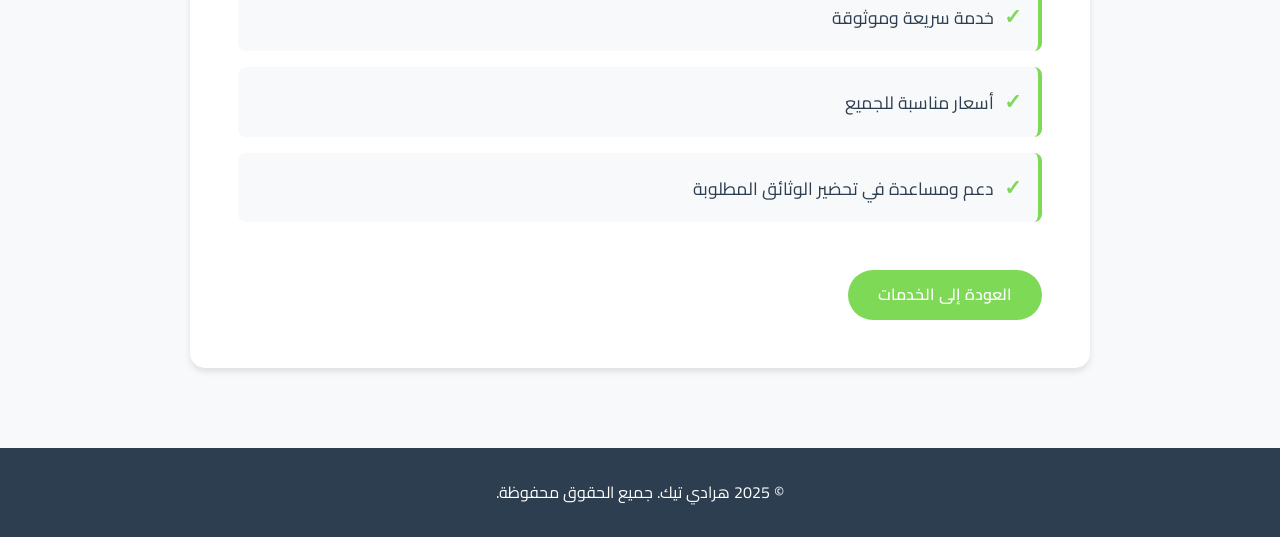
==== commit 4a66da3a: "Update service-appointments.html" ====
--- a/service-appointments.html
+++ b/service-appointments.html
@@ -9,10 +9,13 @@
 </head>
 <body>
     <!-- Navigation Bar -->
-    <nav class="navbar">
-        <div class="container">
-            <div class="nav-brand">
-            </div>
+<nav class="navbar">
+    <div class="container">
+        <div class="nav-brand">
+            <a href="index.html">
+                <h1>هرادي تيك</h1>
+            </a>
+        </div>
             <ul class="nav-menu">
                 <li><a href="index.html#home" class="nav-link">الرئيسية</a></li>
                 <li><a href="index.html#services" class="nav-link active">خدماتنا</a></li>
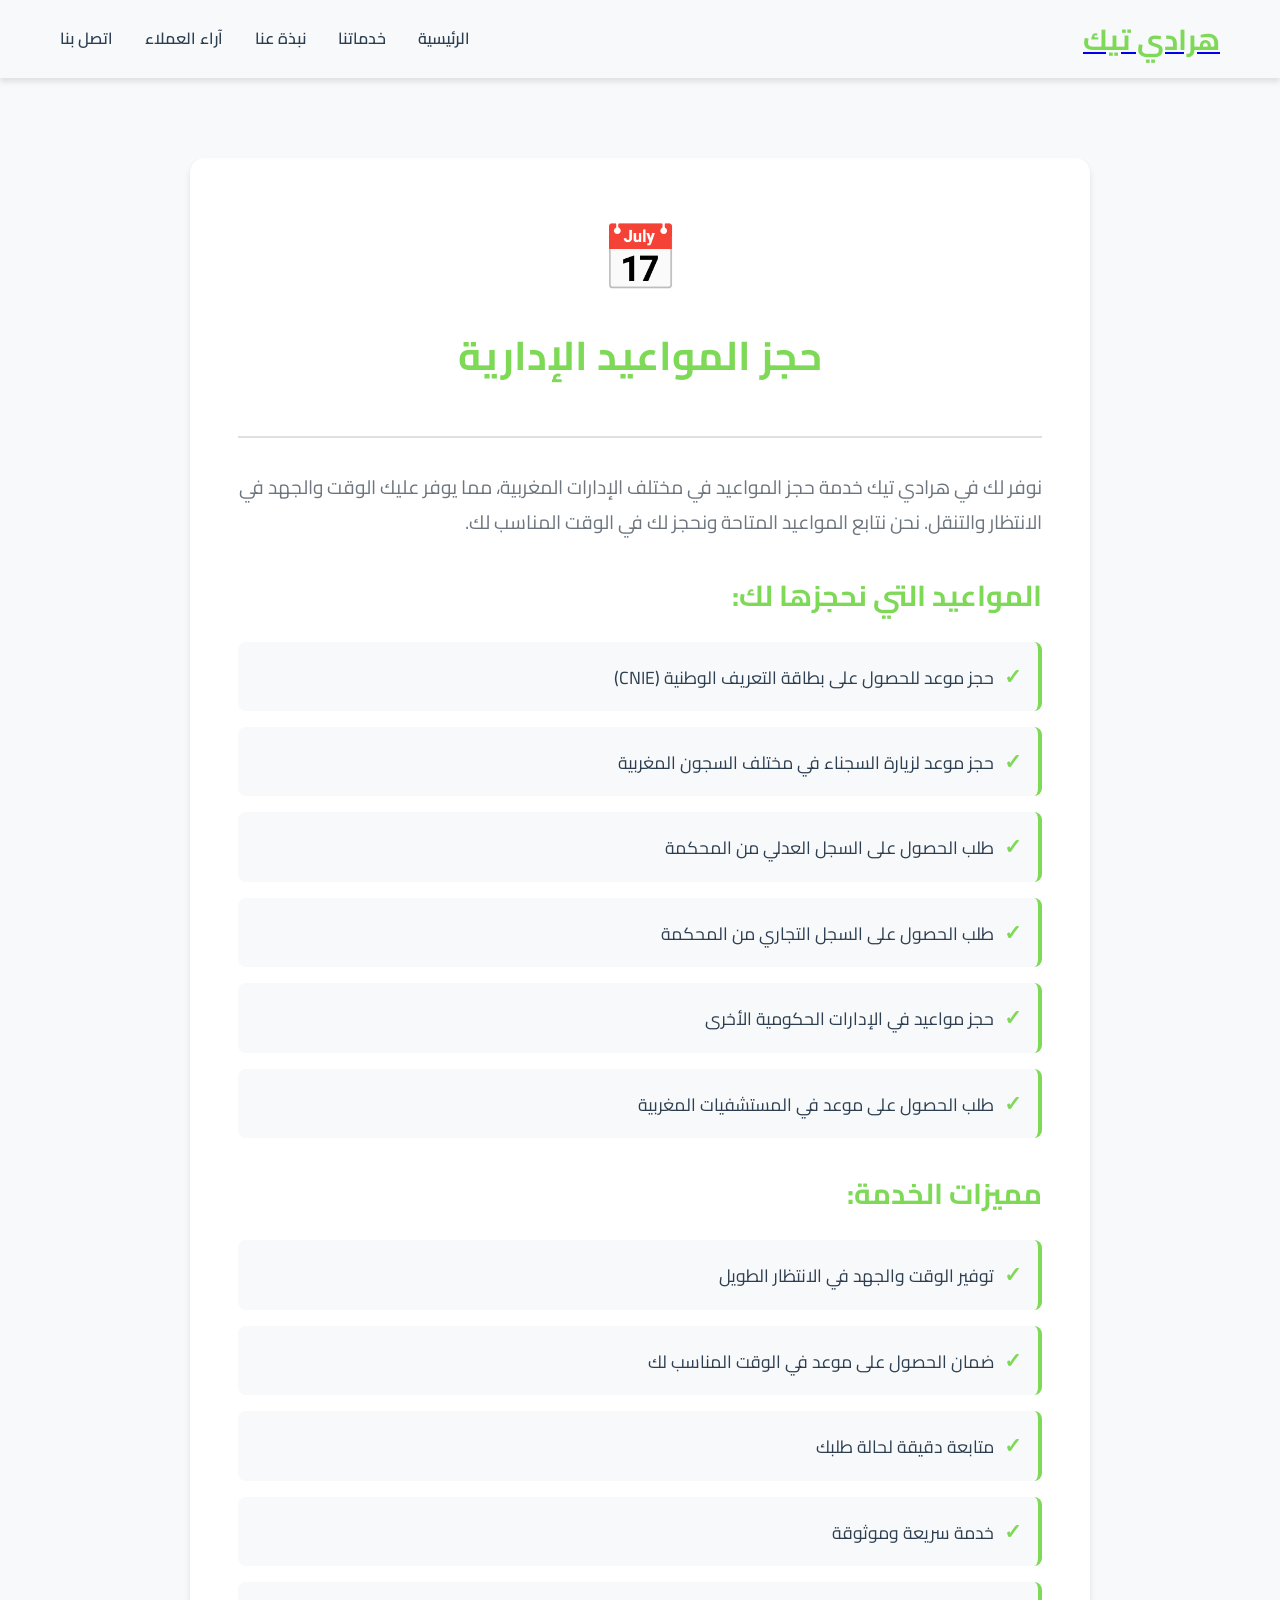
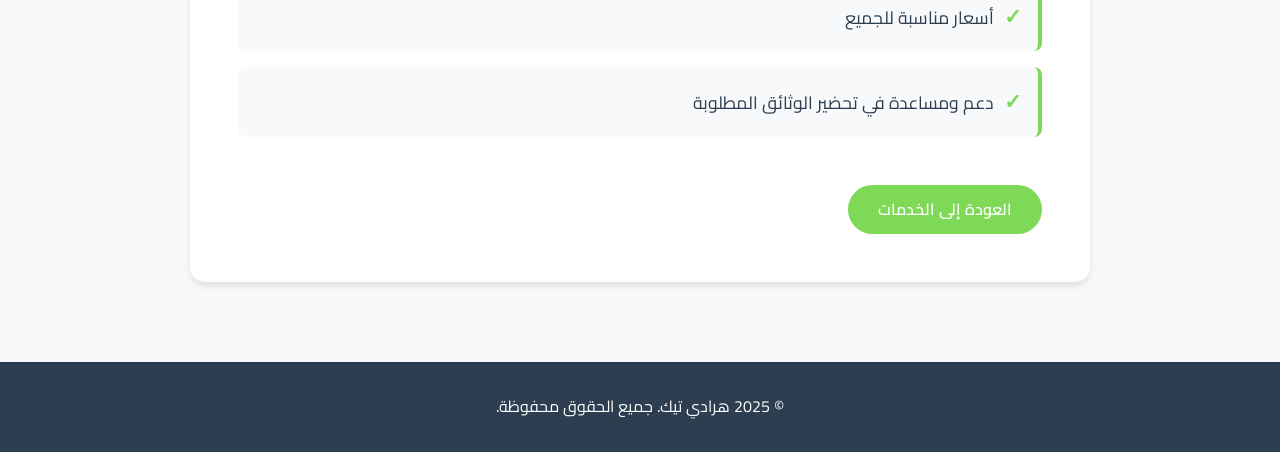
==== commit c95f28d6: "Update service-appointments.html" ====
--- a/service-appointments.html
+++ b/service-appointments.html
@@ -50,11 +50,10 @@
                     <ul>
                         <li>حجز موعد للحصول على بطاقة التعريف الوطنية (CNIE)</li>
                         <li>حجز موعد لزيارة السجناء في مختلف السجون المغربية</li>
-                        <li>حجز موعد للحصول على السجل العدلي من المحكمة</li>
-                        <li>حجز موعد للحصول على السجل التجاري من المحكمة</li>
+                         <li>طلب الحصول على السجل العدلي من المحكمة</li>
+                        <li>طلب الحصول على السجل التجاري من المحكمة</li>
                         <li>حجز مواعيد في الإدارات الحكومية الأخرى</li>
-                        <li>متابعة حالة الموعد وإعلامك بأي تغييرات</li>
-                        <li>تذكيرك بموعدك قبل الموعد المحدد</li>
+                        <li>طلب الحصول على موعد في المستشفيات المغربية </li>
                     </ul>
                 </div>
 
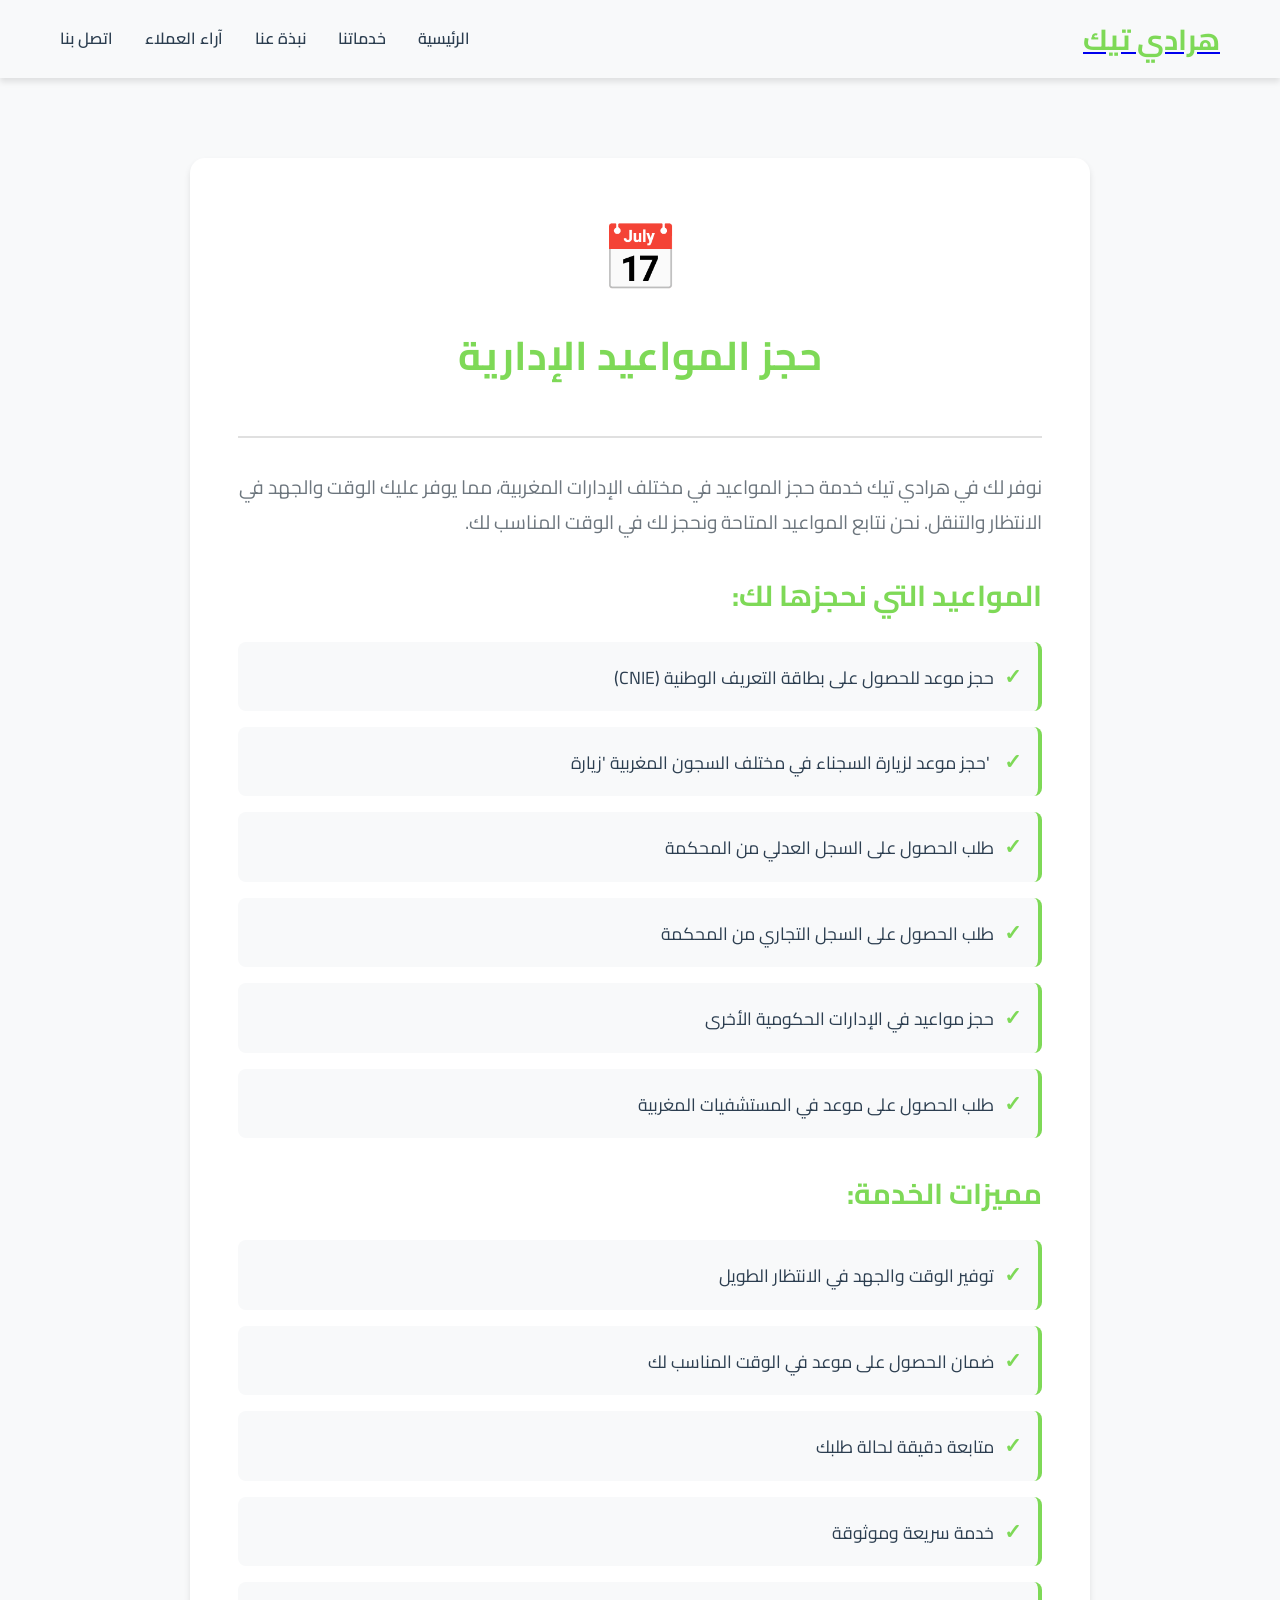
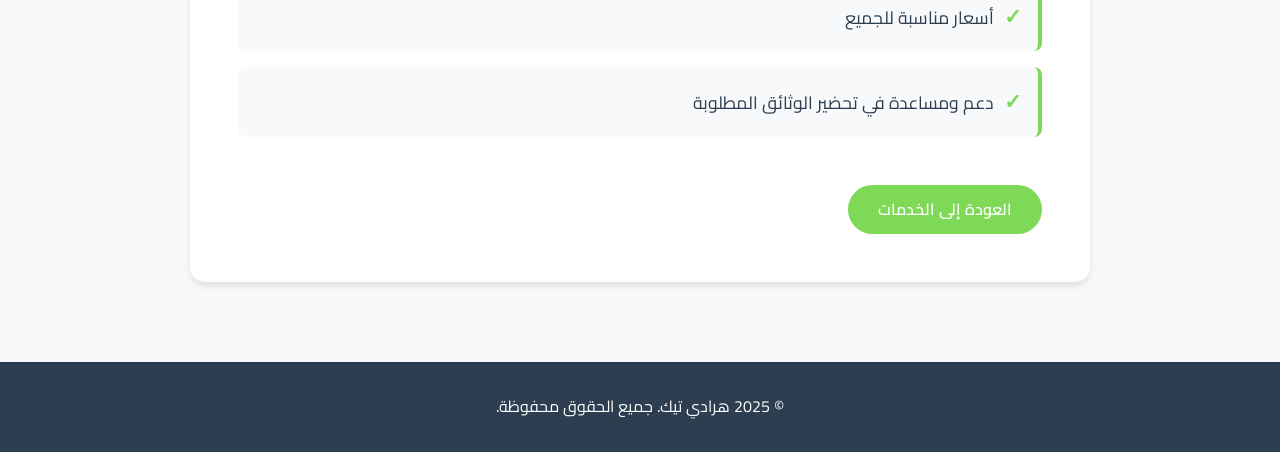
==== commit 7d3e3e02: "Update service-appointments.html" ====
--- a/service-appointments.html
+++ b/service-appointments.html
@@ -49,7 +49,7 @@
                     <h3>المواعيد التي نحجزها لك:</h3>
                     <ul>
                         <li>حجز موعد للحصول على بطاقة التعريف الوطنية (CNIE)</li>
-                        <li>حجز موعد لزيارة السجناء في مختلف السجون المغربية</li>
+                        <li> 'حجز موعد لزيارة السجناء في مختلف السجون المغربية 'زيارة</li>
                          <li>طلب الحصول على السجل العدلي من المحكمة</li>
                         <li>طلب الحصول على السجل التجاري من المحكمة</li>
                         <li>حجز مواعيد في الإدارات الحكومية الأخرى</li>
